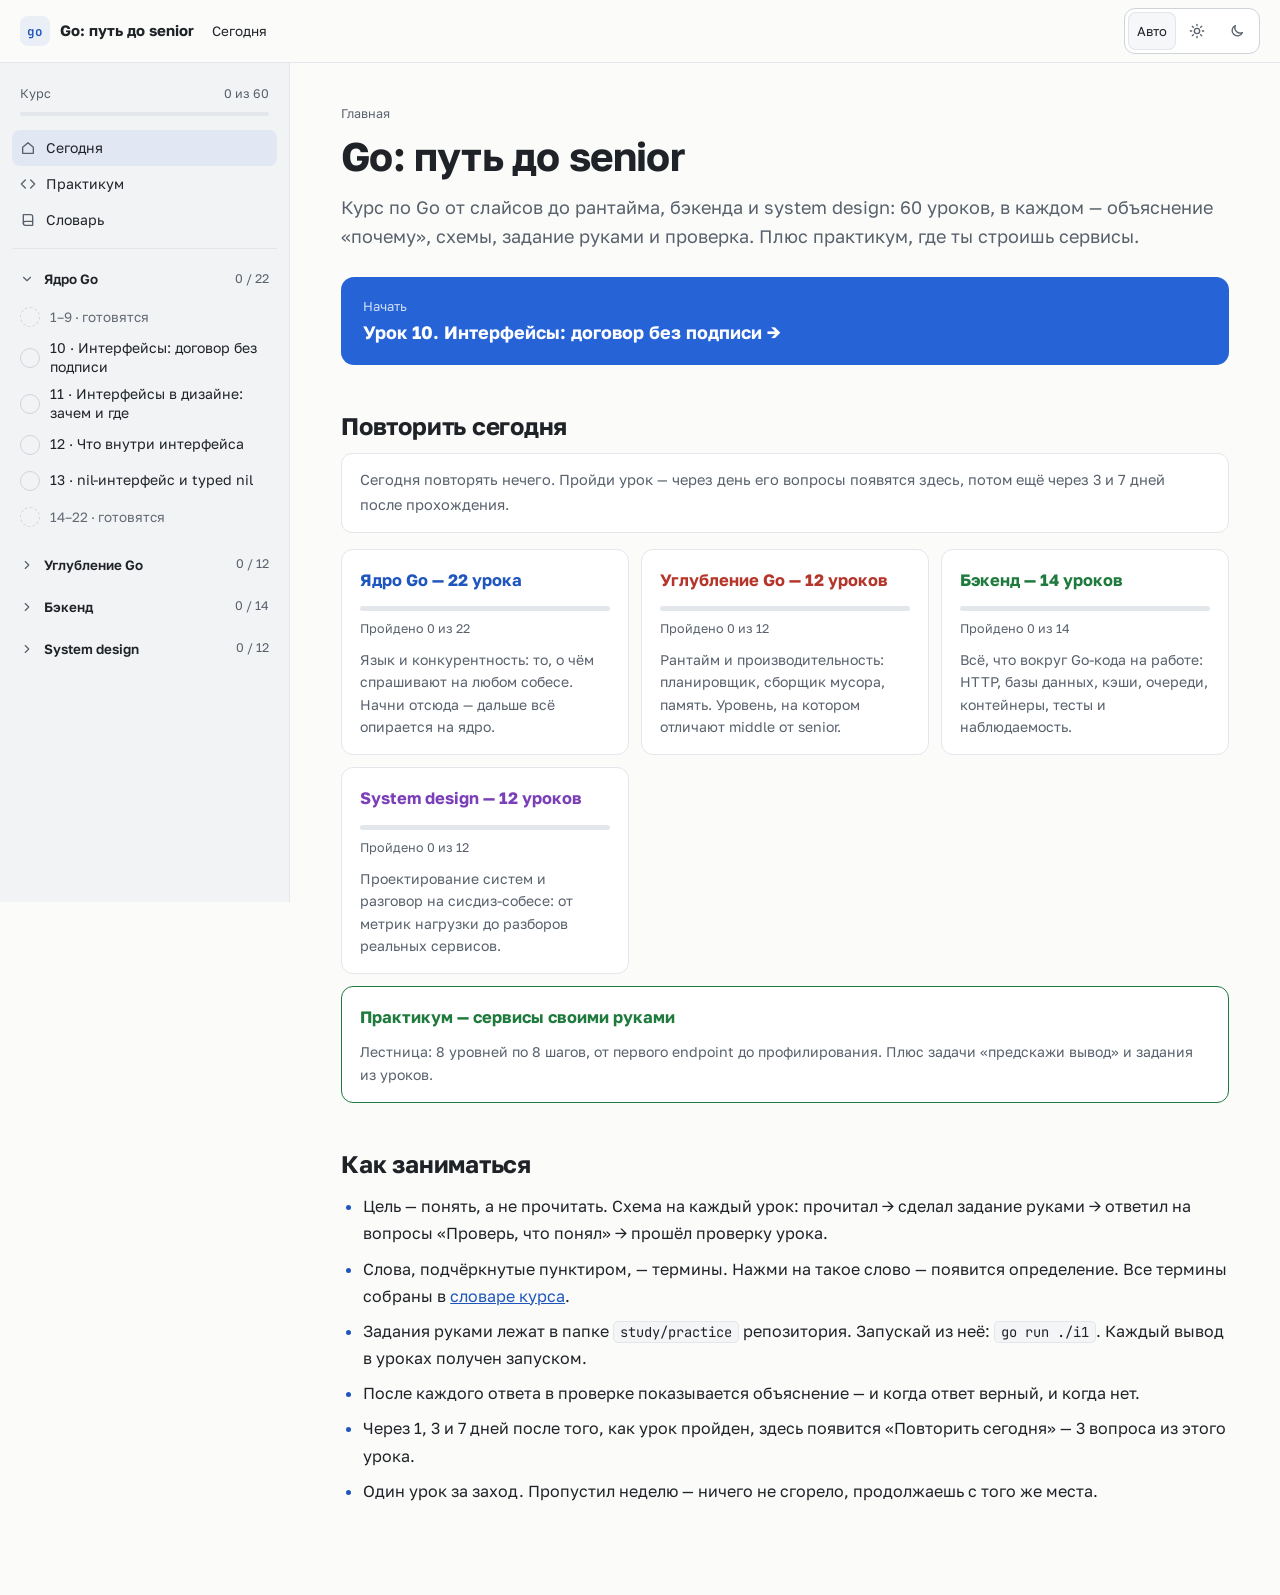
==== legacy/go-course/index.html @ 084e4b44 "Каркас платформы: формат v1, конвертер Go-курса, сервер и Docker - Документы: AGENTS.md, архитектура" ====
<!doctype html>
<html lang="ru">
<head>
<meta charset="utf-8">
<meta name="viewport" content="width=device-width, initial-scale=1">
<title>Go: путь до senior</title>
<link rel="preconnect" href="https://fonts.googleapis.com">
<link rel="stylesheet" href="https://fonts.googleapis.com/css2?family=Golos+Text:wght@400;500;600;700&family=JetBrains+Mono:wght@400;600&display=swap">
<link rel="stylesheet" href="style.css?v=8">
<script>
  try {
    var th = JSON.parse(localStorage.getItem('gocourse-v1') || '{}').theme;
    if (th === 'light' || th === 'dark') document.documentElement.setAttribute('data-theme', th);
  } catch (e) {}
</script>
</head>
<body>
<header class="top" id="top"></header>
<div class="layout">
  <aside class="side" id="side"></aside>
  <main class="main"><article id="page"></article></main>
</div>
<div class="pop" id="pop" role="dialog" hidden></div>

<script src="data/course.js?v=8"></script>
<script src="lessons/interfaces.js?v=8"></script>
<script src="lessons/iface-design.js?v=8"></script>
<script src="lessons/iface-inside.js?v=8"></script>
<script src="lessons/typed-nil.js?v=8"></script>
<script src="app.js?v=8"></script>
</body>
</html>
---- legacy/go-course/style.css ----
/* Каркас: боковое меню слева, колонка текста справа. Палитра «Графит»:
   нейтральный тёмно-серый фон и приглушённый синий акцент; светлая тема — почти белый фон и тот же синий. */
:root {
  color-scheme: light;
  --bg: #fbfbfa;
  --side: #f2f3f5;
  --panel: #ffffff;
  --panel-2: #f6f7f8;
  --pop: #ffffff;
  --line: #e3e6ea;
  --line-2: #cfd4da;
  --txt: #1f2328;
  --mut: #58616c;
  --dim: #636b75;
  --acc: #1f56bd;          /* синий для текста и ссылок */
  --acc-fill: #2563d6;     /* синий для заливок */
  --acc-ink: #ffffff;      /* текст на заливке */
  --acc-soft: rgba(37,99,214,.08);
  --rose: #b5352a;
  --rose-ink: #ffffff;
  --rose-soft: rgba(192,57,43,.07);
  --good: #1f7a3d;
  --good-ink: #ffffff;
  --good-soft: rgba(31,122,61,.08);
  --blue: #7b3fb8;         /* третий цвет: врезки C#, анимации, system design */
  --blue-soft: rgba(123,63,184,.07);
  --code-bg: #f4f5f7;
  --shadow: 0 1px 2px rgba(31,35,40,.06);
  --pop-shadow: 0 12px 32px rgba(31,35,40,.16);
  --body: 'Golos Text', 'Segoe UI', system-ui, -apple-system, sans-serif;
  --label: var(--body);
  --mono: 'JetBrains Mono', ui-monospace, 'Cascadia Mono', Consolas, Menlo, monospace;
}
@media (prefers-color-scheme: dark) {
  :root:not([data-theme="light"]) {
    color-scheme: dark;
    --bg: #111418; --side: #0d1013; --panel: #171b21; --panel-2: #1c2128; --pop: #1c2128;
    --line: #262c35; --line-2: #343c47; --txt: #e3e7ec; --mut: #9aa4b0; --dim: #7f8994;
    --acc: #9cc0fa; --acc-fill: #8ab4f8; --acc-ink: #0b1a33; --acc-soft: rgba(138,180,248,.12);
    --rose: #f08b80; --rose-ink: #2a0d0a; --rose-soft: rgba(240,139,128,.10);
    --good: #7fcf9c; --good-ink: #0b2416; --good-soft: rgba(127,207,156,.10);
    --blue: #c4a7f5; --blue-soft: rgba(196,167,245,.08); --code-bg: #0d1013;
    --shadow: none; --pop-shadow: 0 12px 32px rgba(0,0,0,.4);
  }
}
:root[data-theme="dark"] {
  color-scheme: dark;
  --bg: #111418; --side: #0d1013; --panel: #171b21; --panel-2: #1c2128; --pop: #1c2128;
  --line: #262c35; --line-2: #343c47; --txt: #e3e7ec; --mut: #9aa4b0; --dim: #7f8994;
  --acc: #9cc0fa; --acc-fill: #8ab4f8; --acc-ink: #0b1a33; --acc-soft: rgba(138,180,248,.12);
  --rose: #f08b80; --rose-ink: #2a0d0a; --rose-soft: rgba(240,139,128,.10);
  --good: #7fcf9c; --good-ink: #0b2416; --good-soft: rgba(127,207,156,.10);
  --blue: #c4a7f5; --blue-soft: rgba(196,167,245,.08); --code-bg: #0d1013;
  --shadow: none; --pop-shadow: 0 12px 32px rgba(0,0,0,.4);
}

* { box-sizing: border-box; }
[hidden] { display: none !important; }
html, body { height: 100%; }
body { margin: 0; background: var(--bg); color: var(--txt); font: 16px/1.7 var(--body); }
a { color: var(--acc); }
button { font: inherit; color: inherit; }
:focus-visible { outline: 2px solid var(--acc-fill); outline-offset: 2px; }

/* ── шапка ── */
:root { --top-h: 61px; }
.top { position: sticky; top: 0; z-index: 30; display: flex; flex-wrap: wrap; align-items: center; gap: 8px 18px;
       min-height: var(--top-h); padding: 8px 20px; background: var(--bg); border-bottom: 1px solid var(--line); }
.ic { flex: none; }
.tb-brand { display: flex; align-items: center; gap: 10px; min-height: 44px; color: var(--txt); text-decoration: none;
            font-weight: 700; font-size: 15px; }
.tb-logo { width: 30px; height: 30px; border-radius: 8px; display: grid; place-items: center; background: var(--acc-soft);
           color: var(--acc); font: 600 12.5px var(--mono); }
.tb-crumbs { display: flex; flex-wrap: wrap; align-items: center; gap: 4px; font-size: 13.5px; color: var(--mut); min-width: 0; }
.tb-cr { display: inline-flex; align-items: center; gap: 4px; }
.tb-cr a { color: var(--mut); text-decoration: none; }
.tb-cr a:hover { color: var(--txt); }
.tb-cr [aria-current] { color: var(--txt); }
.tb-tools { margin-left: auto; display: flex; flex-wrap: wrap; align-items: center; gap: 8px; }
.tb-ic { width: 44px; height: 44px; border-radius: 10px; border: 1px solid var(--line-2); background: var(--panel);
         display: inline-grid; place-items: center; cursor: pointer; color: var(--txt); }
.tb-ic[aria-pressed="true"] { background: var(--acc-soft); border-color: var(--acc-fill); color: var(--acc); }
.tb-menu { display: none; }
.tb-due { display: inline-flex; align-items: center; gap: 8px; min-height: 44px; padding: 0 14px; border-radius: 10px;
          border: 1px solid var(--line-2); background: var(--panel); color: var(--txt); text-decoration: none; font-size: 14px; }
.tb-due b { min-width: 22px; padding: 1px 7px; border-radius: 999px; background: var(--acc-fill); color: var(--acc-ink);
            font-size: 12px; text-align: center; }
.tb-theme { display: inline-flex; gap: 2px; padding: 3px; border-radius: 11px; border: 1px solid var(--line-2); background: var(--panel); }
.tb-theme button { min-width: 38px; min-height: 38px; padding: 0 9px; border: 0; border-radius: 8px; background: none;
                   color: var(--mut); cursor: pointer; font-size: 13px; display: inline-grid; place-items: center; }
.tb-theme button[aria-pressed="true"] { background: var(--panel-2); color: var(--txt); box-shadow: inset 0 0 0 1px var(--line); }

/* ── каркас ── */
.layout { display: grid; grid-template-columns: 290px minmax(0, 1fr); min-height: calc(100% - var(--top-h)); }
.side { position: sticky; top: var(--top-h); height: calc(100vh - var(--top-h)); overflow-y: auto;
        background: var(--side); border-right: 1px solid var(--line); padding: 18px 12px 40px; }
.main { min-width: 0; padding: 40px max(20px, 4vw) 90px; }
body.reading .layout { grid-template-columns: minmax(0, 1fr); }
body.reading .side { display: none; }

@media (max-width: 880px) {
  .tb-menu { display: inline-grid; }
  .top { padding: 6px 10px; gap: 6px 10px; }
  .tb-name, .tb-cr:not(.last), .tb-due span { display: none; }
  .tb-cr.last .ic { display: none; }
  .tb-theme button:first-child { display: none; }
  .layout, body.reading .layout { grid-template-columns: 1fr; }
  .side, body.reading .side { display: block; position: fixed; top: var(--top-h); bottom: 0; left: 0; height: auto;
          width: min(330px, 90vw); z-index: 25; transform: translateX(-102%); transition: transform .2s ease;
          box-shadow: 0 0 40px rgba(0,0,0,.35); }
  .side.open { transform: none; }
  .main { padding: 24px 16px 40px; }
}

/* ── меню ── */
.bar { height: 5px; border-radius: 9px; background: var(--line); overflow: hidden; margin-top: 10px; }
.bar i { display: block; height: 100%; width: 0; background: var(--good); border-radius: 9px; transition: width .3s; }
.bar-t { font-size: 12.5px; color: var(--mut); margin-top: 7px; }
.sd-prog { padding: 2px 8px 14px; }
.sd-prog-t { display: flex; justify-content: space-between; font-size: 12.5px; color: var(--mut); }
.sd-prog .bar { height: 4px; margin-top: 8px; }
.side ul, .side ol { list-style: none; margin: 0; padding: 0; }
.sd-a, .sd-l, .sd-soon, .sd-run, .sd-sec-h { display: flex; align-items: center; gap: 10px; width: 100%; min-height: 36px;
        padding: 4px 8px; border-radius: 8px; color: var(--txt); text-decoration: none; font-size: 14px; line-height: 1.35;
        border: 0; background: none; text-align: left; cursor: pointer; }
.sd-a .ic { color: var(--mut); }
.sd-a:hover, .sd-l:hover, .sd-run:hover, .sd-sec-h:hover { background: var(--panel-2); }
.sd-a[aria-current="page"] { background: var(--acc-soft); }
.sd-t { flex: 1; min-width: 0; }
.sd-cnt { font-size: 12.5px; color: var(--mut); font-weight: 400; }
.sd-links { padding-bottom: 10px !important; margin-bottom: 10px !important; border-bottom: 1px solid var(--line); }
.sd-sec { margin-top: 2px; }
.sd-sec-h { font-weight: 600; font-size: 13.5px; min-height: 40px; }
.sd-sec-h .ic { color: var(--mut); }
.sd-list { padding-bottom: 8px !important; }
.sd-st { flex: none; width: 20px; height: 20px; border-radius: 50%; border: 1.5px solid var(--line-2); display: grid; place-items: center; }
.sd-l.ok { color: var(--mut); }
.sd-l.ok .sd-st { border-color: transparent; background: var(--good-soft); color: var(--good); }
.sd-l.cur { background: var(--acc-soft); font-weight: 600; }
.sd-l.cur .sd-st { border: 2px solid var(--acc-fill); }
.sd-l.cur .sd-st i { width: 8px; height: 8px; border-radius: 50%; background: var(--acc-fill); }
.sd-soon { color: var(--dim); cursor: default; font-size: 13.5px; }
.sd-soon .sd-st { border-style: dashed; }
.sd-run { color: var(--mut); font-size: 13px; padding-left: 38px; }
.sd-parts { margin: 2px 0 8px 18px !important; padding-left: 10px !important; border-left: 1px solid var(--line-2); }
.sd-p { display: flex; align-items: center; gap: 8px; min-height: 34px; padding: 3px 8px; border-radius: 7px;
        color: var(--mut); text-decoration: none; font-size: 13px; line-height: 1.35; }
.sd-p:hover { background: var(--panel-2); color: var(--txt); }
.sd-p[aria-current] { background: var(--panel-2); color: var(--txt); font-weight: 600; }
.sd-dot { flex: none; width: 14px; height: 14px; display: grid; place-items: center; color: var(--good); }
.sd-p:not(.ok) .sd-dot::before { content: ""; width: 7px; height: 7px; border-radius: 50%; border: 1.5px solid var(--line-2); box-sizing: border-box; }
.sd-p.practice:not(.ok) .sd-dot::before { border-radius: 2px; }
.sd-p[aria-current]:not(.ok) .sd-dot::before { background: var(--acc-fill); border-color: var(--acc-fill); }
.sd-min { font-size: 12px; font-weight: 400; color: var(--mut); }
.sd-pl { margin: 6px 0 0; padding: 0 8px; font-size: 12px; color: var(--mut); }
.k-core { color: var(--acc); } .k-deep { color: var(--rose); } .k-backend { color: var(--good); } .k-sd { color: var(--blue); }

/* ── части урока ── */
.segbar { display: flex; flex-wrap: wrap; gap: 8px; margin-top: 24px; }
.seg-i { flex: 1 1 110px; display: flex; flex-direction: column; gap: 6px; padding-bottom: 4px; min-width: 0;
         color: var(--mut); text-decoration: none; font-size: 12.5px; line-height: 1.35; }
.seg-line { height: 4px; border-radius: 4px; background: var(--line-2); }
.seg-i.ok .seg-line { background: var(--good); }
.seg-i.cur .seg-line { background: var(--acc-fill); }
.seg-i.cur .seg-k { color: var(--acc); }
.seg-t { color: var(--txt); }
.seg-i.cur .seg-t { font-weight: 600; }
.seg-i:hover .seg-t { text-decoration: underline; text-underline-offset: 3px; }
.pt-meta { margin-top: 44px; font-size: 13.5px; color: var(--mut); }
#page h2.pt-title { margin-top: 6px; font-size: 28px; }

.pt-foot { margin-top: 44px; padding-top: 22px; border-top: 1px solid var(--line); }
.pt-status { display: flex; align-items: center; gap: 10px; font-size: 14.5px; color: var(--mut); }
.pt-st-ic { flex: none; width: 22px; height: 22px; border-radius: 50%; border: 1.5px solid var(--line-2); display: grid; place-items: center; }
.pt-status.ok { color: var(--txt); }
.pt-status.ok .pt-st-ic { border-color: var(--good); background: var(--good); color: var(--good-ink); }
.part-nav { display: flex; gap: 12px; margin-top: 14px; flex-wrap: wrap; align-items: stretch; }
.part-nav a { display: flex; flex-direction: column; justify-content: center; gap: 2px; min-height: 64px; padding: 10px 16px;
              border-radius: 12px; text-decoration: none; color: var(--txt); border: 1px solid var(--line-2); }
.part-nav a.back { flex: 0 1 220px; }
.part-nav a small { color: var(--mut); font-size: 12.5px; }
.part-nav a b { font-size: 15.5px; line-height: 1.35; }
.part-nav a.fwd { flex: 1 1 280px; flex-direction: row; align-items: center; justify-content: space-between; gap: 14px;
                  background: var(--acc-fill); border-color: var(--acc-fill); color: var(--acc-ink); }
.part-nav a.fwd span { display: flex; flex-direction: column; gap: 2px; }
.part-nav a.fwd small { color: var(--acc-ink); opacity: .8; }
.part-nav a.fwd b { font-size: 16.5px; }
@media (max-width: 880px) {
  .pt-foot { position: sticky; bottom: 0; z-index: 5; margin: 32px -16px 0; padding: 10px 12px 12px;
             background: var(--side); border-top: 1px solid var(--line); }
  .pt-status { font-size: 13px; }
  .pt-st-ic { width: 18px; height: 18px; }
  .part-nav { margin-top: 8px; flex-wrap: nowrap; }
  .part-nav a { min-height: 52px; }
  .part-nav a.back { flex: 0 0 auto; padding: 0 14px; }
  .part-nav a.back b { display: none; }
  .part-nav a.fwd { flex: 1 1 auto; }
}

/* ── страница ── */
.crumb { font-size: 12.5px; color: var(--mut); margin-bottom: 10px; }
.crumb span + span::before { content: " · "; }
h1.title { font-size: clamp(30px, 5vw, 40px); line-height: 1.12; margin: 0; letter-spacing: -.02em; text-wrap: balance; }
.lead { font-size: 18px; color: var(--mut); margin: 14px 0 0; }
#page h2 { font-size: 24px; line-height: 1.25; margin: 46px 0 0; letter-spacing: -.01em; text-wrap: balance; }
#page h3 { font-size: 18px; margin: 30px 0 0; }
#page p { margin: 14px 0 0; }
#page ul.list, #page ol.list { margin: 14px 0 0; padding-left: 22px; }
#page ul.list li, #page ol.list li { margin-top: 8px; }
#page ul.list li::marker { color: var(--acc); }
code { font-family: var(--mono); font-size: .86em; background: var(--code-bg); border: 1px solid var(--line);
       padding: 1px 6px; border-radius: 5px; overflow-wrap: anywhere; }
pre { font-family: var(--mono); font-size: 13.5px; line-height: 1.6; tab-size: 4; background: var(--code-bg);
      border: 1px solid var(--line); border-radius: 10px; padding: 14px 16px; margin: 14px 0 0;
      overflow-x: auto; white-space: pre; }
pre code { background: none; border: 0; padding: 0; font-size: inherit; }
.cap { font-size: 13.5px; color: var(--mut); margin-top: 8px; }
.tbl { overflow-x: auto; margin-top: 16px; }
.tbl table { width: 100%; border-collapse: collapse; font-size: 14.5px; }
.tbl th { text-align: left; font-weight: 600; padding: 9px 12px; border-bottom: 2px solid var(--line-2); white-space: nowrap; }
.tbl td { padding: 10px 12px; border-bottom: 1px solid var(--line); vertical-align: top; }
.tbl code { overflow-wrap: normal; white-space: nowrap; }

.term { border: 0; background: none; padding: 0; cursor: help; color: inherit;
        border-bottom: 1.5px dotted var(--acc); line-height: inherit; font: inherit; }
.term:hover { color: var(--acc); }

.callout { margin-top: 18px; padding: 14px 18px; border-radius: 10px; border: 1px solid var(--line); background: var(--panel); }
.callout.warn { border-color: var(--line); background: var(--rose-soft); }
.callout.note { border-color: var(--line); background: var(--acc-soft); }
.callout.cs { border-color: var(--line); background: var(--blue-soft); }
.callout > b:first-child { display: block; font-weight: 600; font-size: 14px; margin-bottom: 4px; }
.callout.warn > b:first-child { color: var(--rose); }
.callout.note > b:first-child { color: var(--acc); }
.callout.cs > b:first-child { color: var(--blue); }
.callout p:first-of-type { margin-top: 0; }

.kind { font-weight: 600; font-size: 13.5px; color: var(--acc); }

details.terms { margin-top: 16px; border: 1px solid var(--line); border-radius: 10px; background: var(--panel); }
details.terms summary { cursor: pointer; padding: 11px 16px; font-size: 14px; color: var(--mut); }
details.terms ul { margin: 0; padding: 4px 16px 14px 34px; font-size: 14px; columns: 2 220px; }
details.terms li { break-inside: avoid; margin-top: 4px; }

/* ── виджеты ── */
.widget { margin-top: 24px; border: 1px solid var(--line); border-radius: 12px; background: var(--panel); box-shadow: var(--shadow); overflow: hidden; }
.w-head { padding: 14px 18px 0; }
.w-title { font-weight: 600; font-size: 16.5px; margin-top: 2px; }
.w-body { padding: 14px 18px 18px; }
.w-cap { font-size: 13.5px; color: var(--mut); margin-top: 12px; line-height: 1.6; }

/* схемы */
.diagram { display: grid; gap: 12px; }
.d-row { display: flex; gap: 12px; flex-wrap: wrap; align-items: stretch; }
.d-box { flex: 1 1 160px; min-width: 0; border: 1px solid var(--line-2); border-radius: 10px; padding: 11px 13px; background: var(--panel-2); }
.d-box.hot { border-color: var(--acc-fill); background: var(--acc-soft); }
.d-box.bad { border-color: var(--rose); background: var(--rose-soft); }
.d-box.ok { border-color: var(--good); background: var(--good-soft); }
.d-box .t { font-weight: 600; font-size: 14px; }
.d-box .s { font-size: 12.5px; color: var(--mut); line-height: 1.5; margin-top: 3px; }
.d-box code { font-size: .82em; }
.d-arrow { text-align: center; color: var(--mut); font-size: 13px; font-family: var(--mono); }
.words { display: grid; grid-template-columns: 1fr 1fr; border: 1px solid var(--line-2); border-radius: 9px; overflow: hidden; margin-top: 8px; }
.words div { padding: 9px 11px; font-family: var(--mono); font-size: 12.5px; background: var(--panel); }
.words div + div { border-left: 1px solid var(--line-2); }
.words small { display: block; font-family: var(--body); color: var(--mut); font-size: 11.5px; }

/* пошагово */
.w-bars { display: flex; gap: 4px; margin-top: 12px; }
.w-bars i { flex: 1; height: 4px; border-radius: 4px; background: var(--line); }
.w-bars i.on { background: var(--acc-fill); }
.w-step-n { font-size: 12.5px; color: var(--mut); margin-top: 14px; }
.w-step-t { font-weight: 600; font-size: 16px; margin-top: 2px; }
.w-nav { display: flex; gap: 10px; justify-content: space-between; margin-top: 16px; }

/* анимация: сцена на SVG, элементы переходят между состояниями шагов */
.anim .kind { color: var(--blue); }
.sc-wrap { overflow-x: auto; margin: 4px -4px 0; padding: 4px; }
.sc-wrap svg { display: block; width: 100%; min-width: 560px; height: auto; }
/* лигатуры JetBrains Mono превращают != в ≠ и -> в стрелку — в учебном коде это вводит в заблуждение */
code, pre, .sc-box .s, .sc-tok text { font-variant-ligatures: none; font-feature-settings: "liga" 0, "calt" 0; }
.sc-el { transition: transform .75s cubic-bezier(.45,.05,.25,1), opacity .45s ease; }
.sc-el.off { opacity: 0; }
.sc-box rect { fill: var(--panel-2); stroke: var(--line-2); stroke-width: 1.5; transition: fill .4s, stroke .4s; }
.sc-box .t { fill: var(--txt); font: 600 15px var(--body); }
.sc-box .s { fill: var(--mut); font: 400 13px var(--mono); }
.sc-box.hot rect { fill: var(--acc-soft); stroke: var(--acc-fill); }
.sc-box.bad rect { fill: var(--rose-soft); stroke: var(--rose); }
.sc-box.ok rect  { fill: var(--good-soft); stroke: var(--good); }
.sc-box.bad .s { fill: var(--rose); }
.sc-box.ok .s { fill: var(--good); }
.sc-tok rect { fill: var(--acc-fill); transition: fill .4s; }
.sc-tok text { fill: var(--acc-ink); font: 600 14px var(--mono); }
.sc-tok.bad rect { fill: var(--rose); }
.sc-tok.bad text { fill: var(--rose-ink); }
.sc-tok.ok text { fill: var(--good-ink); }
.sc-tok.ok rect { fill: var(--good); }
.sc-tok.dim rect { fill: var(--line-2); }
.sc-tok.dim text { fill: var(--txt); }
.sc-arrow line { stroke: var(--mut); stroke-width: 2; transition: stroke-dashoffset .7s ease, stroke .4s; }
.sc-arrow.hot line { stroke: var(--acc-fill); }
.sc-arrow.bad line { stroke: var(--rose); }
.sc-arrow.ok line { stroke: var(--good); }
.mk-mut { fill: var(--mut); } .mk-hot { fill: var(--acc-fill); } .mk-bad { fill: var(--rose); } .mk-ok { fill: var(--good); }
.sc-label text { fill: var(--txt); font: 500 14.5px var(--body); transition: fill .4s; }
.sc-label.mut text { fill: var(--mut); font-size: 13px; }
.sc-label.bad text { fill: var(--rose); font-weight: 700; }
.sc-label.ok text { fill: var(--good); font-weight: 700; }
.sc-label.hot text { fill: var(--acc); font-weight: 700; }
.sc-mark text { font: 700 30px var(--body); }
.sc-mark.bad text { fill: var(--rose); }
.sc-mark.ok text { fill: var(--good); }
.sc-cap { min-height: 4.8em; margin-top: 12px; padding: 12px 14px; border-radius: 10px; background: var(--panel-2);
          font-size: 15px; line-height: 1.6; }
.sc-ctl { display: flex; gap: 8px; align-items: center; flex-wrap: wrap; margin-top: 12px; }
.sc-ctl .n { margin-left: auto; font-size: 13px; color: var(--mut); font-variant-numeric: tabular-nums; }
.sc-ctl .btn { padding: 7px 13px; }
@media (prefers-reduced-motion: reduce) { .sc-el, .sc-arrow line, .sc-box rect { transition: none; } }

.btn { border: 1px solid var(--line-2); background: var(--panel); border-radius: 9px; padding: 8px 15px;
       cursor: pointer; font-size: 14px; font-weight: 500; }
.btn:hover { border-color: var(--acc-fill); }
.btn:disabled { opacity: .45; cursor: default; }
.btn.pri { background: var(--acc-fill); border-color: var(--acc-fill); color: var(--acc-ink); font-weight: 600; }

/* сделай руками */
.hands { border-color: var(--good); }
.hands .kind { color: var(--good); }
.hands ol.hs { list-style: none; counter-reset: hs; margin: 6px 0 0; padding: 0; }
.hands ol.hs > li { counter-increment: hs; position: relative; padding: 14px 0 0 38px; }
.hands ol.hs > li::before { content: counter(hs); position: absolute; left: 0; top: 14px; width: 26px; height: 26px;
        border-radius: 50%; display: grid; place-items: center; font-size: 13px; font-weight: 700;
        background: var(--good-soft); color: var(--good); }
.hs-t { font-weight: 600; }
.cmd { display: flex; gap: 8px; align-items: stretch; margin-top: 10px; }
.cmd pre { margin: 0; flex: 1; min-width: 0; }
.copy { flex: none; border: 1px solid var(--line-2); background: var(--panel); border-radius: 9px; padding: 0 12px;
        cursor: pointer; font-size: 12.5px; color: var(--mut); }
.out-l { font-size: 13px; font-weight: 600;
         color: var(--mut); margin-top: 14px; }
.out { margin-top: 6px; }
.trouble { margin-top: 18px; padding: 12px 16px; border-radius: 10px; background: var(--panel-2); }
.trouble .kind { color: var(--rose); }
.trouble ul { margin: 6px 0 0; padding-left: 20px; font-size: 14.5px; }

/* вопросы */
.qs-head { margin-top: 22px; }
.q { margin-top: 18px; padding: 16px 18px; border: 1px solid var(--line); border-radius: 11px; background: var(--panel); }
.q.solved { border-color: var(--good); }
.q-n { font-size: 12.5px; color: var(--mut); display: flex; gap: 8px; align-items: center; }
.q-n .st { font-weight: 600; color: var(--good); }
.q-t { font-weight: 600; margin-top: 4px; line-height: 1.55; }
.opts { display: grid; gap: 7px; margin-top: 12px; }
.opt { text-align: left; border: 1px solid var(--line-2); background: var(--panel-2); border-radius: 9px;
       padding: 9px 13px; cursor: pointer; line-height: 1.5; font-size: 15px; }
.opt:hover:not(:disabled) { border-color: var(--acc-fill); }
.opt.right { border-color: var(--good); background: var(--good-soft); }
.opt.wrong { border-color: var(--rose); background: var(--rose-soft); text-decoration: line-through; text-decoration-color: var(--rose); }
.opt:disabled { cursor: default; }
.why { margin-top: 12px; padding: 11px 14px; border-radius: 9px; font-size: 14.5px; line-height: 1.6; }
.why.ok { background: var(--good-soft); }
.why.no { background: var(--rose-soft); }
.why b { display: block; margin-bottom: 2px; }
.txt-row { display: flex; gap: 8px; margin-top: 12px; flex-wrap: wrap; }
.txt-row input { flex: 1 1 200px; min-width: 0; padding: 9px 12px; border-radius: 9px; border: 1px solid var(--line-2);
                 background: var(--panel-2); color: var(--txt); font: inherit; }
.cards { display: flex; flex-wrap: wrap; gap: 7px; margin-top: 10px; min-height: 40px; }
.card-btn { border: 1px solid var(--line-2); background: var(--panel-2); border-radius: 8px; padding: 7px 11px;
            cursor: pointer; font-size: 14px; line-height: 1.4; text-align: left; }
.card-btn.picked { border-color: var(--acc-fill); background: var(--acc-soft); }
.cards-l { font-size: 13px; color: var(--mut); margin-top: 12px; }
.slot { border-style: dashed; color: var(--dim); }
.tally { margin-top: 20px; font-size: 14px; color: var(--mut); }
.done-msg { margin-top: 16px; padding: 14px 18px; border-radius: 11px; background: var(--good-soft); border: 1px solid var(--line); }

/* главная */
.start { display: block; margin-top: 26px; padding: 18px 22px; border-radius: 13px; text-decoration: none;
         background: var(--acc-fill); color: var(--acc-ink); }
.start small { display: block; font-size: 13px; opacity: .8; }
.start b { font-size: 18px; }
.cards-grid { display: grid; grid-template-columns: repeat(auto-fit, minmax(240px, 1fr)); gap: 12px; margin-top: 16px; }
.sec-card { padding: 16px 18px; border-radius: 12px; border: 1px solid var(--line); background: var(--panel); min-width: 0; }
.sec-card h3 { margin: 0 !important; font-size: 16.5px !important; }
.sec-card .bar { margin-top: 12px; }
.sec-card p { font-size: 14px; color: var(--mut); margin-top: 10px !important; line-height: 1.6; }
.sec-card.practice { border-color: var(--good); }
.review-empty { margin-top: 12px; padding: 14px 18px; border-radius: 11px; border: 1px solid var(--line); background: var(--panel); color: var(--mut); font-size: 14.5px; }
.rev-card { margin-top: 14px; padding: 16px 18px; border-radius: 12px; border: 1px solid var(--acc-fill); background: var(--acc-soft); }

/* словарь */
.gloss dt { font-weight: 600; margin-top: 18px; }
.gloss dt small { color: var(--mut); font-weight: 400; margin-left: 6px; }
.gloss dd { margin: 4px 0 0; color: var(--txt); }
.gloss dd .ref { display: block; font-size: 13px; color: var(--mut); margin-top: 2px; }

/* всплывающее определение */
.pop { position: absolute; z-index: 50; max-width: min(360px, 90vw); padding: 13px 15px; border-radius: 11px;
       background: var(--pop); border: 1px solid var(--line-2); box-shadow: var(--pop-shadow); font-size: 14.5px; line-height: 1.6; }
.pop b { display: block; font-size: 15px; }
.pop small { color: var(--mut); }
.pop p { margin: 6px 0 0 !important; }


/* ── блоки редизайна ── */
.lead { font-size: 18px; color: var(--mut); margin: 14px 0 0; line-height: 1.6; }
.simple { margin-top: 26px; border-radius: 14px; background: var(--panel); border: 1px solid var(--line); overflow: hidden; }
.simple-b { padding: 18px 22px 20px; }
.simple .kind, .say .kind { font-size: 13.5px; }
.simple p { margin-top: 8px !important; }
.say { display: flex; flex-wrap: wrap; align-items: flex-start; gap: 10px 16px; padding: 14px 22px 16px;
       border-top: 1px solid var(--line); background: var(--panel-2); }
.say-t { flex: 1 1 320px; min-width: 0; }
.say .kind { color: var(--mut); }
.say p { margin-top: 6px !important; font-size: 16.5px; line-height: 1.65; }
.btn .ic { vertical-align: -3px; }
.say-cp { display: inline-flex; align-items: center; gap: 8px; min-height: 44px; }
.say-cp[data-done] span { display: none; }
.say-cp[data-done]::after { content: attr(data-done); }

.xref { color: var(--acc); text-underline-offset: 3px; }

.listen { display: flex; flex-wrap: wrap; align-items: center; gap: 8px 10px; margin-top: 14px; }
.listen .btn { display: inline-flex; align-items: center; gap: 8px; min-height: 40px; border-radius: 999px; }
.listen-r { min-width: 56px; justify-content: center; font-variant-numeric: tabular-nums; }
.listen-n { font-size: 13px; color: var(--mut); }
.reading-now { background: var(--acc-soft); border-radius: 6px; box-shadow: 0 0 0 4px var(--acc-soft); }

.codebox { margin-top: 16px; border: 1px solid var(--line); border-radius: 12px; background: var(--code-bg); overflow: hidden; }
.codebox pre { margin: 0; border: 0; border-radius: 0; }
.code-h { display: flex; align-items: center; gap: 8px 12px; flex-wrap: wrap; padding: 4px 4px 4px 14px;
          background: var(--panel); border-bottom: 1px solid var(--line); font-size: 12.5px; color: var(--mut); }
.code-f { font-family: var(--mono); color: var(--txt); }
.code-v { padding: 1px 8px; border-radius: 999px; border: 1px solid var(--line-2); }
.code-cp { margin-left: auto; position: relative; width: 36px; height: 36px; border: 0; border-radius: 8px; background: none;
           color: var(--mut); cursor: pointer; display: grid; place-items: center; }
.code-cp:hover { color: var(--txt); background: var(--panel-2); }
.code-cp[data-done]::after { content: attr(data-done); position: absolute; right: 40px; white-space: nowrap; font-size: 12px; color: var(--good); }
.copy[data-done] { font-size: 0; }
.copy[data-done]::after { content: attr(data-done); font-size: 12.5px; }

.pr { margin-top: 18px; border: 1px solid var(--line); border-radius: 14px; background: var(--code-bg); overflow: hidden; }
.pr-code { display: flex; overflow-x: auto; }
.pr-code pre { margin: 0; border: 0; border-radius: 0; background: none; overflow: visible; }
.pr-gut { flex: none; padding: 14px 10px 14px 14px !important; color: var(--dim); text-align: right; user-select: none; }
.pr-src { flex: 1; padding: 14px 18px 14px 4px !important; }
.pr-ask { padding: 14px 16px 16px; border-top: 1px solid var(--line); background: var(--panel); }
.pr-ask label { display: block; font-weight: 600; font-size: 15px; line-height: 1.5; }
.pr-row { display: flex; flex-wrap: wrap; gap: 8px; margin-top: 10px; }
.pr-row input { flex: 1 1 240px; min-width: 0; min-height: 44px; padding: 0 12px; border-radius: 10px; border: 1px solid var(--line-2);
                background: var(--code-bg); color: var(--txt); font: inherit; font-size: 15px; }
.pr-row .btn { min-height: 44px; }
.pr-out { padding: 12px 16px 14px; border-top: 1px solid var(--line); }
.pr-guess { font-size: 13.5px; color: var(--mut); margin-bottom: 8px; }
.pr-cmd { display: flex; align-items: center; gap: 8px; font: 13px var(--mono); color: var(--mut); }
.pr-out pre { margin: 8px 0 0; padding: 0; border: 0; background: none; white-space: pre-wrap; font-size: 13.5px; }
.pr-out pre.err { color: var(--rose); }
.pr-after { margin: 10px 0 0 !important; font-size: 15px; line-height: 1.6; }

details.callout.cs { padding: 0; }
details.callout.cs summary { display: flex; align-items: center; gap: 10px; min-height: 48px; padding: 0 16px; cursor: pointer;
                             list-style: none; font-weight: 600; font-size: 15px; color: var(--blue); }
details.callout.cs summary::-webkit-details-marker { display: none; }
details.callout.cs summary .ic { transition: transform .15s; }
details.callout.cs[open] summary .ic { transform: rotate(90deg); }
.cs-more { margin-left: auto; font-weight: 400; font-size: 13px; color: var(--mut); }
details.callout.cs[open] .cs-more { display: none; }
.cs-b { padding: 0 18px 16px 42px; font-size: 16px; line-height: 1.65; }
.cs-b p:first-child { margin-top: 0; }

.sc-row { display: flex; flex-wrap: wrap; gap: 12px; align-items: stretch; }
.sc-row .sc-wrap { flex: 999 1 460px; min-width: 0; }
.sc-side { flex: 1 1 200px; padding: 12px 14px; border-radius: 10px; background: var(--panel-2); border: 1px solid var(--line); font-size: 13.5px; }
.sc-side-t { font-weight: 600; }
.sc-side dl { margin: 8px 0 0; display: grid; grid-template-columns: auto 1fr; gap: 6px 10px; }
.sc-side dt { color: var(--mut); }
.sc-side dd { margin: 0; font-family: var(--mono); font-size: 12.5px; }
.sc-side dd.bad { color: var(--rose); } .sc-side dd.ok { color: var(--good); } .sc-side dd.hot { color: var(--acc); }
.sc-bars { display: inline-flex; gap: 5px; margin-left: 4px; }
.sc-bars i { width: 18px; height: 4px; border-radius: 4px; background: var(--line-2); }
.sc-bars i.on { background: var(--acc-fill); }
.sc-hint { margin-top: 8px; font-size: 12.5px; color: var(--mut); }
.widget.anim:focus { outline: none; }
.widget.anim:focus-visible, .widget.anim:focus-within { border-color: var(--line-2); }
.sc-ctl .btn { display: inline-grid; place-items: center; min-width: 44px; min-height: 44px; }

.opt { display: flex; align-items: center; gap: 12px; min-height: 48px; }
.opt-n { flex: none; width: 26px; height: 26px; border-radius: 7px; border: 1px solid var(--line-2); display: grid; place-items: center;
         font-size: 13px; font-weight: 600; color: var(--mut); text-decoration: none; }
.opt.right .opt-n { background: var(--good); border-color: var(--good); color: var(--good-ink); }
.opt.wrong .opt-n { border-color: var(--rose); color: var(--rose); }
.opt-t { min-width: 0; }
.self-check h3 { margin-top: 40px !important; }
.kbd-hint { font-size: 13px; color: var(--mut); margin-top: 6px !important; }

.vids { margin-top: 40px; }
#page .vids h3 { margin: 0; }
.vids-sub { font-size: 14.5px; color: var(--mut); margin-top: 6px !important; }
.vid-list { display: grid; grid-template-columns: repeat(auto-fit, minmax(220px, 1fr)); gap: 14px; margin-top: 14px; }
.vid { display: flex; flex-direction: column; gap: 6px; color: var(--txt); text-decoration: none; }
.vid-img { position: relative; aspect-ratio: 16 / 9; border-radius: 10px; overflow: hidden; background: var(--code-bg); border: 1px solid var(--line); }
.vid-img img { width: 100%; height: 100%; object-fit: cover; display: block; }
.vid-dur { position: absolute; right: 8px; bottom: 8px; padding: 1px 6px; border-radius: 5px; background: rgba(0,0,0,.75); color: #fff; font-size: 12px; }
.vid-t { font-weight: 600; font-size: 15px; line-height: 1.4; }
.vid-c { font-size: 13px; color: var(--mut); line-height: 1.45; }

.next { display: flex; align-items: center; justify-content: space-between; gap: 14px; margin-top: 18px; padding: 14px 18px;
        border-radius: 12px; text-decoration: none; border: 1px solid var(--line-2); background: var(--panel); color: var(--txt); }
.next span { display: flex; flex-direction: column; gap: 2px; }
.next small { color: var(--mut); font-size: 12.5px; }
.next b { font-size: 16px; }

@media (prefers-reduced-motion: reduce) { * { transition: none !important; } }
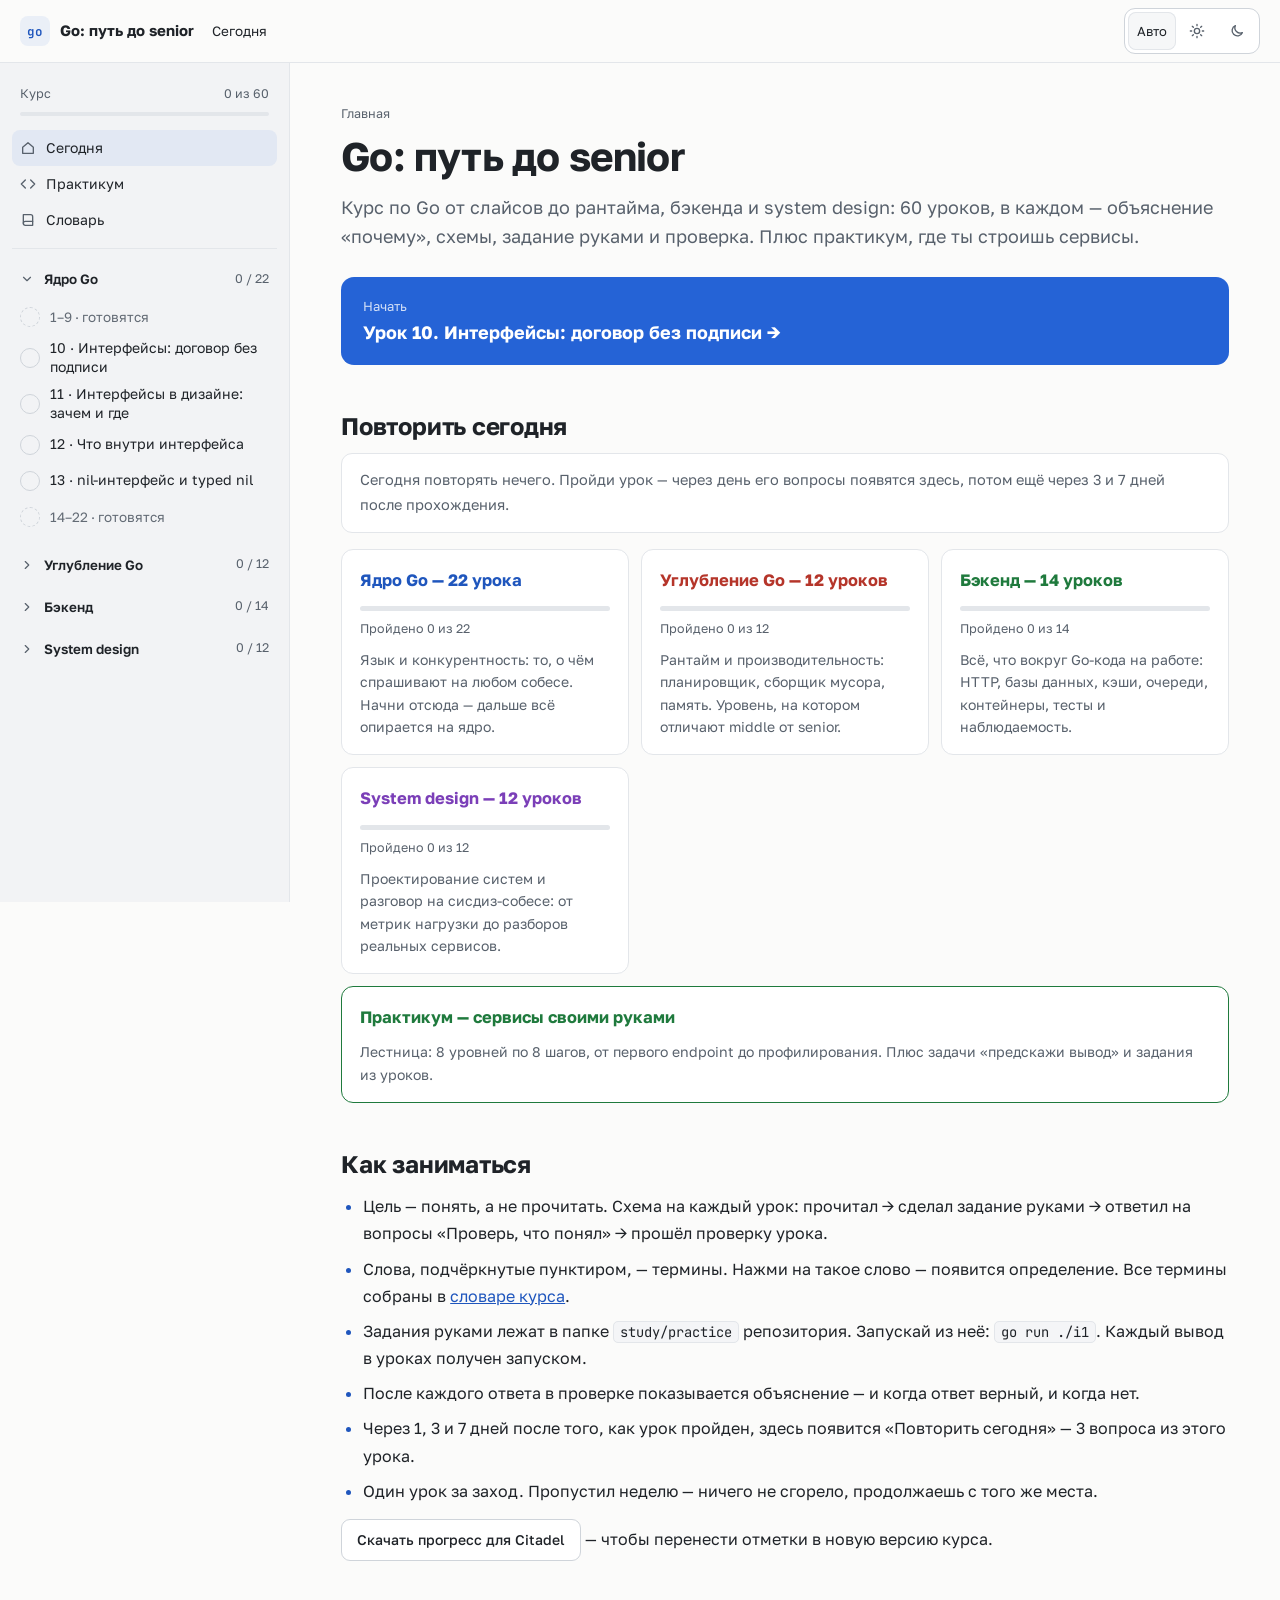
==== commit 9e9a4bf1: "Вход по коду, SQLite и прогресс на сервере - internal/store: SQLite (modernc, без cgo) — версии курс" ====
--- a/legacy/go-course/index.html
+++ b/legacy/go-course/index.html
@@ -6,7 +6,7 @@
 <title>Go: путь до senior</title>
 <link rel="preconnect" href="https://fonts.googleapis.com">
 <link rel="stylesheet" href="https://fonts.googleapis.com/css2?family=Golos+Text:wght@400;500;600;700&family=JetBrains+Mono:wght@400;600&display=swap">
-<link rel="stylesheet" href="style.css?v=8">
+<link rel="stylesheet" href="style.css?v=9">
 <script>
   try {
     var th = JSON.parse(localStorage.getItem('gocourse-v1') || '{}').theme;
@@ -22,11 +22,12 @@
 </div>
 <div class="pop" id="pop" role="dialog" hidden></div>
 
-<script src="data/course.js?v=8"></script>
-<script src="lessons/interfaces.js?v=8"></script>
-<script src="lessons/iface-design.js?v=8"></script>
-<script src="lessons/iface-inside.js?v=8"></script>
-<script src="lessons/typed-nil.js?v=8"></script>
-<script src="app.js?v=8"></script>
+<script src="data/course.js?v=9"></script>
+<script src="lessons/interfaces.js?v=9"></script>
+<script src="lessons/iface-design.js?v=9"></script>
+<script src="lessons/iface-inside.js?v=9"></script>
+<script src="lessons/typed-nil.js?v=9"></script>
+<script src="data/platform.js?v=9"></script>
+<script src="app.js?v=9"></script>
 </body>
 </html>
